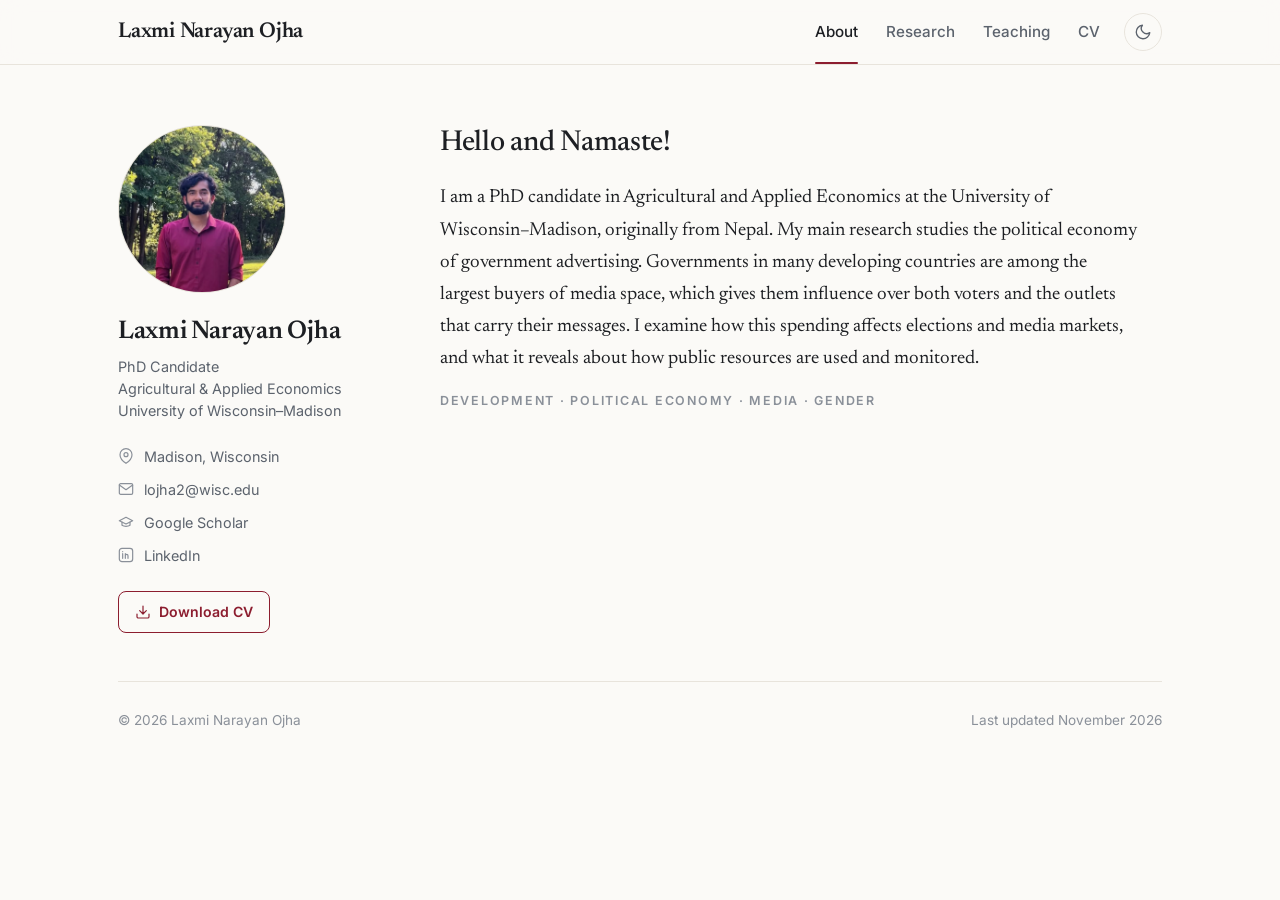
==== index.html @ 129f2728 "Add files via upload" ====
<!DOCTYPE html>
<html lang="en">
<head>
  <meta charset="utf-8">
  <meta name="viewport" content="width=device-width, initial-scale=1">
  <title>Laxmi Narayan Ojha</title>
  <meta name="description" content="Laxmi Narayan Ojha, PhD candidate in Agricultural and Applied Economics at the University of Wisconsin–Madison. Development economics: media markets, political economy, and gender.">
  <link rel="preconnect" href="https://fonts.googleapis.com">
  <link rel="preconnect" href="https://fonts.gstatic.com" crossorigin>
  <link href="https://fonts.googleapis.com/css2?family=Inter:wght@400;500;600;700&family=Newsreader:ital,opsz,wght@0,6..72,400;0,6..72,500;0,6..72,600;1,6..72,400;1,6..72,500&display=swap" rel="stylesheet">
  <link rel="stylesheet" href="style.css">
  <script src="site.js"></script>
</head>
<body>
  <a class="skip" href="#main">Skip to content</a>

  <!-- =============== TOP MENU (the same on every page) =============== -->
  <header class="site-header">
    <div class="header-inner">
      <a class="brand" href="index.html">Laxmi Narayan Ojha</a>
      <nav class="nav" aria-label="Main">
        <a href="index.html" class="active">About</a>
        <a href="research.html">Research</a>
        <a href="teaching.html">Teaching</a>
        <a href="cv.html">CV</a>
        <button class="theme-toggle" type="button" aria-label="Switch between light and dark mode"></button>
      </nav>
    </div>
  </header>

  <div class="layout">

    <!-- =============== LEFT SIDE: photo and contact (the same on every page) ===============
         Photo: put a picture named photo.jpg in this folder and it appears here automatically.
         Until then, the circle shows your initials (the two letters inside <span>). -->
    <aside class="sidebar">
      <div class="avatar" aria-hidden="true">
        <span>LO</span>
        <img src="photo.jpg" alt="" onerror="this.remove()">
      </div>
      <div class="side-id">
        <p class="side-name">Laxmi Narayan Ojha</p>
        <p class="side-title">PhD Candidate<br>Agricultural &amp; Applied Economics<br>University of Wisconsin–Madison</p>
      </div>
      <ul class="meta">
        <li class="i-pin">Madison, Wisconsin</li>
        <li class="i-mail"><a href="mailto:lojha2@wisc.edu">lojha2@wisc.edu</a></li>
        <li class="i-scholar"><a href="#">Google Scholar</a></li>
        <li class="i-linkedin"><a href="https://www.linkedin.com/in/lnojha/" target="_blank" rel="noopener noreferrer">LinkedIn</a></li>
      </ul>
      <div class="side-actions">
        <a class="btn i-download" href="cv.pdf" download>Download CV</a>
      </div>
    </aside>

    <!-- =============== MAIN PART OF THIS PAGE =============== -->
    <main id="main" class="content">
      <h1 class="hero">Hello and Namaste!</h1>

      <!-- Your bio. Each <p> ... </p> is one paragraph. -->
      <div class="prose">
        <p>I am a PhD candidate in Agricultural and Applied Economics at the University of Wisconsin–Madison, 
          originally from Nepal. My main research studies the political economy of government advertising. 
          Governments in many developing countries are among the largest buyers of media space, 
          which gives them influence over both voters and the outlets that carry their messages. 
          I examine how this spending affects elections and media markets, and what it 
          reveals about how public resources are used and monitored.</p>
      </div>

      <!-- Your research fields, shown in small gray letters -->
      <p class="eyebrow fields">Development · Political Economy · Media · Gender</p>

      
    </main>
  </div>

  <footer class="site-footer">
    <div class="footer-inner">
      <span>© 2026 Laxmi Narayan Ojha</span>
      <span>Last updated November 2026</span>
    </div>
  </footer>
</body>
</html>
---- style.css ----
/* ---------- Colors & fonts ---------- */
:root {
  --bg: #fbfaf7;
  --surface: #ffffff;
  --ink: #1d1f23;
  --muted: #5c636d;
  --faint: #8a9099;
  --line: #e8e4dc;
  --accent: #8c1d2f;
  --accent-soft: #f7ecee;
  --tag: #f2efe9;
  --serif: "Newsreader", Georgia, "Times New Roman", serif;
  --sans: "Inter", -apple-system, BlinkMacSystemFont, "Segoe UI", Helvetica, Arial, sans-serif;
  --radius: 12px;
  color-scheme: light;
}

[data-theme="dark"] {
  --bg: #121315;
  --surface: #1a1c1f;
  --ink: #ebe8e3;
  --muted: #a8adb5;
  --faint: #7f858e;
  --line: #2b2e33;
  --accent: #e59aa6;
  --accent-soft: #2a1d20;
  --tag: #202327;
  color-scheme: dark;
}

/* ---------- Base ---------- */
* { box-sizing: border-box; }
html { -webkit-text-size-adjust: 100%; }
body {
  margin: 0;
  background: var(--bg);
  color: var(--ink);
  font-family: var(--sans);
  font-size: 16px;
  line-height: 1.6;
  -webkit-font-smoothing: antialiased;
  transition: background-color .25s, color .25s;
}
a { color: var(--accent); text-decoration: none; }
a:hover { text-decoration: underline; text-underline-offset: 3px; }
:focus-visible { outline: 2px solid var(--accent); outline-offset: 3px; border-radius: 4px; }
::selection { background: var(--accent-soft); }

/* ICONS-START (generated: do not edit by hand) */
/* Put class="i-NAME" on a link or list item to show an icon before it.
   Available: i-pin, i-mail, i-scholar, i-linkedin, i-github, i-download, i-file, i-slides, i-link, i-external */
.i-pin::before,
.i-mail::before,
.i-scholar::before,
.i-linkedin::before,
.i-github::before,
.i-download::before,
.i-file::before,
.i-slides::before,
.i-link::before,
.i-external::before,
.abstract-btn::after,
.more::after,
.theme-toggle::before {
  content: ""; display: inline-block; flex: none; width: 1em; height: 1em;
  background-color: currentColor;
  -webkit-mask: var(--icon) center / contain no-repeat;
  mask: var(--icon) center / contain no-repeat;
}
.i-pin { --icon: url("data:image/svg+xml,%3Csvg xmlns='http://www.w3.org/2000/svg' viewBox='0 0 24 24' fill='none' stroke='black' stroke-width='1.8' stroke-linecap='round' stroke-linejoin='round'%3E%3Cpath d='M21 10c0 7-9 13-9 13s-9-6-9-13a9 9 0 0 1 18 0z'/%3E%3Ccircle cx='12' cy='10' r='3'/%3E%3C/svg%3E"); }
.i-mail { --icon: url("data:image/svg+xml,%3Csvg xmlns='http://www.w3.org/2000/svg' viewBox='0 0 24 24' fill='none' stroke='black' stroke-width='1.8' stroke-linecap='round' stroke-linejoin='round'%3E%3Crect x='2' y='4' width='20' height='16' rx='2'/%3E%3Cpath d='m22 6-10 7L2 6'/%3E%3C/svg%3E"); }
.i-scholar { --icon: url("data:image/svg+xml,%3Csvg xmlns='http://www.w3.org/2000/svg' viewBox='0 0 24 24' fill='none' stroke='black' stroke-width='1.8' stroke-linecap='round' stroke-linejoin='round'%3E%3Cpath d='M22 10 12 5 2 10l10 5 10-5z'/%3E%3Cpath d='M6 12v5c3 2 9 2 12 0v-5'/%3E%3C/svg%3E"); }
.i-linkedin { --icon: url("data:image/svg+xml,%3Csvg xmlns='http://www.w3.org/2000/svg' viewBox='0 0 24 24' fill='none' stroke='black' stroke-width='1.8' stroke-linecap='round' stroke-linejoin='round'%3E%3Crect x='2' y='2' width='20' height='20' rx='4'/%3E%3Cpath d='M7 10v7M7 7v.01M11 17v-4a2 2 0 0 1 4 0v4M11 10v7'/%3E%3C/svg%3E"); }
.i-github { --icon: url("data:image/svg+xml,%3Csvg xmlns='http://www.w3.org/2000/svg' viewBox='0 0 24 24' fill='none' stroke='black' stroke-width='1.8' stroke-linecap='round' stroke-linejoin='round'%3E%3Cpath d='M9 19c-4.3 1.4-4.3-2.5-6-3m12 5v-3.5c0-1 .1-1.4-.5-2 2.8-.3 5.5-1.4 5.5-6a4.6 4.6 0 0 0-1.3-3.2 4.2 4.2 0 0 0-.1-3.2s-1.1-.3-3.5 1.3a12.3 12.3 0 0 0-6.2 0C6.5 2.8 5.4 3.1 5.4 3.1a4.2 4.2 0 0 0-.1 3.2A4.6 4.6 0 0 0 4 9.5c0 4.6 2.7 5.7 5.5 6-.6.6-.6 1.2-.5 2V21'/%3E%3C/svg%3E"); }
.i-download { --icon: url("data:image/svg+xml,%3Csvg xmlns='http://www.w3.org/2000/svg' viewBox='0 0 24 24' fill='none' stroke='black' stroke-width='1.8' stroke-linecap='round' stroke-linejoin='round'%3E%3Cpath d='M21 15v4a2 2 0 0 1-2 2H5a2 2 0 0 1-2-2v-4'/%3E%3Cpath d='m7 10 5 5 5-5M12 15V3'/%3E%3C/svg%3E"); }
.i-file { --icon: url("data:image/svg+xml,%3Csvg xmlns='http://www.w3.org/2000/svg' viewBox='0 0 24 24' fill='none' stroke='black' stroke-width='1.8' stroke-linecap='round' stroke-linejoin='round'%3E%3Cpath d='M14 2H6a2 2 0 0 0-2 2v16a2 2 0 0 0 2 2h12a2 2 0 0 0 2-2V8z'/%3E%3Cpath d='M14 2v6h6M16 13H8M16 17H8'/%3E%3C/svg%3E"); }
.i-slides { --icon: url("data:image/svg+xml,%3Csvg xmlns='http://www.w3.org/2000/svg' viewBox='0 0 24 24' fill='none' stroke='black' stroke-width='1.8' stroke-linecap='round' stroke-linejoin='round'%3E%3Crect x='2' y='3' width='20' height='14' rx='2'/%3E%3Cpath d='M8 21h8M12 17v4'/%3E%3C/svg%3E"); }
.i-link { --icon: url("data:image/svg+xml,%3Csvg xmlns='http://www.w3.org/2000/svg' viewBox='0 0 24 24' fill='none' stroke='black' stroke-width='1.8' stroke-linecap='round' stroke-linejoin='round'%3E%3Cpath d='M10 13a5 5 0 0 0 7.5.5l3-3a5 5 0 0 0-7-7l-1.7 1.7'/%3E%3Cpath d='M14 11a5 5 0 0 0-7.5-.5l-3 3a5 5 0 0 0 7 7l1.7-1.7'/%3E%3C/svg%3E"); }
.i-external { --icon: url("data:image/svg+xml,%3Csvg xmlns='http://www.w3.org/2000/svg' viewBox='0 0 24 24' fill='none' stroke='black' stroke-width='1.8' stroke-linecap='round' stroke-linejoin='round'%3E%3Cpath d='M18 13v6a2 2 0 0 1-2 2H5a2 2 0 0 1-2-2V8a2 2 0 0 1 2-2h6M15 3h6v6M10 14 21 3'/%3E%3C/svg%3E"); }
.abstract-btn { --icon: url("data:image/svg+xml,%3Csvg xmlns='http://www.w3.org/2000/svg' viewBox='0 0 24 24' fill='none' stroke='black' stroke-width='1.8' stroke-linecap='round' stroke-linejoin='round'%3E%3Cpath d='m6 9 6 6 6-6'/%3E%3C/svg%3E"); }
.more { --icon: url("data:image/svg+xml,%3Csvg xmlns='http://www.w3.org/2000/svg' viewBox='0 0 24 24' fill='none' stroke='black' stroke-width='1.8' stroke-linecap='round' stroke-linejoin='round'%3E%3Cpath d='M5 12h14M13 6l6 6-6 6'/%3E%3C/svg%3E"); }
.theme-toggle { --icon: url("data:image/svg+xml,%3Csvg xmlns='http://www.w3.org/2000/svg' viewBox='0 0 24 24' fill='none' stroke='black' stroke-width='1.8' stroke-linecap='round' stroke-linejoin='round'%3E%3Cpath d='M21 12.79A9 9 0 1 1 11.21 3 7 7 0 0 0 21 12.79z'/%3E%3C/svg%3E"); }
[data-theme="dark"] .theme-toggle { --icon: url("data:image/svg+xml,%3Csvg xmlns='http://www.w3.org/2000/svg' viewBox='0 0 24 24' fill='none' stroke='black' stroke-width='1.8' stroke-linecap='round' stroke-linejoin='round'%3E%3Ccircle cx='12' cy='12' r='4'/%3E%3Cpath d='M12 2v2M12 20v2M4.93 4.93l1.41 1.41M17.66 17.66l1.41 1.41M2 12h2M20 12h2M4.93 19.07l1.41-1.41M17.66 6.34l1.41-1.41'/%3E%3C/svg%3E"); }
/* ICONS-END */

.skip {
  position: absolute; left: -999px; top: 8px;
  background: var(--accent); color: #fff; padding: 8px 14px; border-radius: 8px; z-index: 100;
}
.skip:focus { left: 12px; }

/* ---------- Header ---------- */
.site-header {
  position: sticky; top: 0; z-index: 10;
  border-bottom: 1px solid var(--line);
  background: color-mix(in srgb, var(--bg) 86%, transparent);
  -webkit-backdrop-filter: saturate(1.4) blur(12px);
  backdrop-filter: saturate(1.4) blur(12px);
}
.header-inner {
  max-width: 1100px; margin: 0 auto; padding: 0 28px; height: 64px;
  display: flex; align-items: center; justify-content: space-between; gap: 24px;
}
.brand {
  font-family: var(--serif); font-size: 1.35rem; font-weight: 600;
  color: var(--ink); letter-spacing: -.01em; white-space: nowrap;
}
.brand:hover { text-decoration: none; color: var(--accent); }
.nav { display: flex; align-items: center; gap: 4px; }
.nav a {
  position: relative; color: var(--muted); font-size: .95rem; font-weight: 500;
  padding: 8px 12px; border-radius: 8px; transition: color .15s, background-color .15s;
}
.nav a:hover { color: var(--ink); background: var(--tag); text-decoration: none; }
.nav a.active { color: var(--ink); }
.nav a.active::after {
  content: ""; position: absolute; left: 12px; right: 12px; bottom: -12px;
  height: 2px; border-radius: 2px; background: var(--accent);
}
.theme-toggle {
  margin-left: 8px; width: 38px; height: 38px; border-radius: 50%;
  border: 1px solid var(--line); background: transparent; color: var(--muted);
  display: grid; place-items: center; cursor: pointer; transition: color .15s, background-color .15s;
}
.theme-toggle:hover { color: var(--ink); background: var(--tag); }
.theme-toggle::before { width: 18px; height: 18px; }

/* ---------- Page layout ---------- */
.layout {
  max-width: 1100px; margin: 0 auto; padding: 60px 28px 48px;
  display: grid; grid-template-columns: 250px minmax(0, 1fr); gap: 72px;
}

/* ---------- Sidebar ---------- */
.sidebar { position: sticky; top: 116px; align-self: start; }
.avatar {
  position: relative; width: 168px; height: 168px; border-radius: 50%; margin-bottom: 24px;
  display: grid; place-items: center;
  background: var(--tag); border: 1px solid var(--line);
  color: var(--muted); font-family: var(--serif); font-size: 3.2rem; font-weight: 500; letter-spacing: .02em;
}
.avatar img {
  position: absolute; inset: 0; width: 100%; height: 100%;
  object-fit: cover; border-radius: 50%;
}
.side-name {
  font-family: var(--serif); font-size: 1.6rem; font-weight: 600; line-height: 1.2;
  letter-spacing: -.01em; margin: 0 0 8px;
}
.side-title { color: var(--muted); font-size: .9rem; line-height: 1.55; margin: 0 0 22px; }
.meta { list-style: none; padding: 0; margin: 0 0 24px; display: grid; gap: 10px; font-size: .9rem; color: var(--muted); }
.meta li { display: flex; align-items: center; gap: 10px; min-width: 0; }
.meta li::before { width: 16px; height: 16px; background-color: var(--faint); }
.meta a { color: var(--muted); overflow-wrap: anywhere; }
.meta a:hover { color: var(--accent); }

/* ---------- Buttons ---------- */
.btn {
  display: inline-flex; align-items: center; gap: 8px;
  font-family: var(--sans); font-size: .88rem; font-weight: 600;
  padding: 9px 16px; border-radius: 8px; border: 1px solid var(--accent);
  background: transparent; color: var(--accent); transition: background-color .15s;
}
.btn:hover { text-decoration: none; background: var(--accent-soft); }
.btn::before { width: 16px; height: 16px; }
.btn-ghost { background: transparent; color: var(--ink); border-color: var(--line); }
[data-theme="dark"] .btn-ghost { color: var(--ink); }
.btn-ghost:hover { border-color: var(--accent); color: var(--accent); filter: none; }

/* ---------- Main content ---------- */
.content { min-width: 0; max-width: 700px; }
.page-title {
  font-family: var(--serif); font-weight: 500; font-size: 2.75rem; line-height: 1.1;
  letter-spacing: -.02em; margin: 0 0 14px;
}
.lede { font-size: 1rem; color: var(--muted); margin: 0; }
.eyebrow {
  font-size: .78rem; font-weight: 600; letter-spacing: .14em; text-transform: uppercase;
  color: var(--faint); margin: 0 0 16px;
}
.hero {
  font-family: var(--serif); font-weight: 500; font-size: clamp(1.45rem, 2.6vw, 1.8rem);
  line-height: 1.3; letter-spacing: -.01em; margin: 0 0 20px;
}
.hero em { color: inherit; font-style: normal; }
.eyebrow.fields { margin: 4px 0 0; }
.prose p { font-family: var(--serif); font-size: 1.18rem; line-height: 1.7; margin: 0 0 16px; }

.section { margin-top: 56px; }
.section-label {
  display: flex; align-items: center; gap: 14px;
  font-family: var(--sans); font-size: .76rem; font-weight: 600; letter-spacing: .14em;
  text-transform: uppercase; color: var(--faint); margin: 0 0 8px;
}
.section-label::after { content: ""; flex: 1; height: 1px; background: var(--line); }

.tags { display: flex; flex-wrap: wrap; gap: 8px; list-style: none; padding: 0; margin: 26px 0 0; }
.tags li {
  font-size: .84rem; font-weight: 500; padding: 6px 14px; border-radius: 999px;
  background: transparent; border: 1px solid var(--line); color: var(--ink);
}

/* ---------- News ---------- */
.news { list-style: none; margin: 0; padding: 0; }
.news li {
  display: grid; grid-template-columns: 104px 1fr; gap: 16px;
  padding: 14px 0; border-bottom: 1px solid var(--line);
}
.news li:last-child { border-bottom: 0; }
.news time { font-size: .84rem; font-weight: 600; color: var(--faint); padding-top: 2px; font-variant-numeric: tabular-nums; }

/* ---------- Papers ---------- */
.paper { padding: 24px 0; border-bottom: 1px solid var(--line); }
.paper:last-child { border-bottom: 0; }
.paper-title {
  font-family: var(--serif); font-size: 1.3rem; font-weight: 500; line-height: 1.35;
  letter-spacing: -.005em; margin: 0 0 6px;
}
.paper-title a { color: var(--ink); transition: color .15s; }
.paper-title a:hover { color: var(--accent); text-decoration: none; }
.paper-meta { font-size: .9rem; color: var(--muted); margin: 0; }
.paper-meta .status { font-style: italic; }
.paper-summary { font-family: var(--serif); font-size: 1.08rem; line-height: 1.6; color: var(--muted); margin: 8px 0 0; }
.paper-meta i { font-style: italic; }
.paper-links { display: flex; flex-wrap: wrap; gap: 8px; margin-top: 14px; }
.chip {
  display: inline-flex; align-items: center; gap: 6px;
  font-family: var(--sans); font-size: .8rem; font-weight: 600; line-height: 1;
  padding: 7px 13px; border-radius: 999px; border: 1px solid var(--line);
  background: transparent; color: var(--muted); cursor: pointer; transition: color .15s, border-color .15s;
}
.chip:hover { border-color: var(--accent); color: var(--accent); text-decoration: none; }
.chip::before { width: 14px; height: 14px; }
.abstract-btn::after { width: 14px; height: 14px; transition: transform .2s; }
.chip[aria-expanded="true"] { color: var(--accent); border-color: var(--accent); }
.chip[aria-expanded="true"]::after { transform: rotate(180deg); }
.abstract { display: none; }
.abstract.open {
  display: block;
  font-family: var(--serif); font-size: 1.06rem; line-height: 1.65;
  margin-top: 14px; padding: 18px 22px; border-radius: var(--radius);
  background: var(--surface); border: 1px solid var(--line);
}
.abstract p { margin: 0; }

.featured {
  position: relative; margin-top: 18px; padding: 30px 32px; border-radius: 16px;
  background: var(--surface); border: 1px solid var(--line);
}
.featured .paper-title { font-size: 1.55rem; }
.badge {
  display: inline-block; margin-bottom: 14px; padding: 4px 11px; border-radius: 999px;
  font-size: .7rem; font-weight: 700; letter-spacing: .12em; text-transform: uppercase;
  color: var(--muted); background: var(--tag);
}
.more { display: inline-flex; align-items: center; gap: 6px; margin-top: 16px; font-size: .9rem; font-weight: 600; }
.more::after { width: 16px; height: 16px; transition: transform .15s; }
.more:hover { text-decoration: none; }
.more:hover::after { transform: translateX(3px); }

/* ---------- Teaching ---------- */
.course {
  display: grid; grid-template-columns: 1fr auto; gap: 4px 20px;
  padding: 20px 0; border-bottom: 1px solid var(--line);
}
.course:last-child { border-bottom: 0; }
.course h3 { font-family: var(--serif); font-size: 1.22rem; font-weight: 500; line-height: 1.35; margin: 0; }
.course .when { font-size: .84rem; font-weight: 600; color: var(--faint); white-space: nowrap; padding-top: 4px; }
.course p { grid-column: 1 / -1; margin: 0; font-size: .92rem; color: var(--muted); }

/* ---------- CV ---------- */
.cv-actions { display: flex; flex-wrap: wrap; gap: 10px; margin: 26px 0 26px; }
.cv-frame {
  display: block; width: 100%; height: 82vh; min-height: 560px;
  border: 1px solid var(--line); border-radius: var(--radius); background: var(--surface);
}

/* ---------- Footer ---------- */
.site-footer {
  max-width: 1100px; margin: 0 auto; padding: 0 28px 48px;
  color: var(--faint); font-size: .85rem;
}
.footer-inner { display: flex; flex-wrap: wrap; justify-content: space-between; gap: 8px 24px; padding-top: 28px; border-top: 1px solid var(--line); }

/* ---------- Tablet & phone ---------- */
@media (max-width: 880px) {
  .layout { grid-template-columns: 1fr; gap: 40px; padding-top: 32px; }
  .sidebar {
    position: static; display: grid; grid-template-columns: auto 1fr; align-items: center;
    gap: 0 22px; padding-bottom: 30px; border-bottom: 1px solid var(--line);
  }
  .avatar { width: 104px; height: 104px; font-size: 2.1rem; margin: 0; }
  .side-title { margin-bottom: 0; }
  .meta { grid-column: 1 / -1; margin: 24px 0 20px; grid-template-columns: repeat(auto-fit, minmax(200px, 1fr)); }
  .side-actions { grid-column: 1 / -1; }
  .content { max-width: none; }
}
@media (max-width: 600px) {
  .header-inner { padding: 0 14px; height: 56px; }
  .brand { display: none; }
  .nav { width: 100%; justify-content: space-between; gap: 0; }
  .nav a { padding: 8px 10px; }
  .nav a.active::after { bottom: -9px; }
  .layout { padding: 24px 18px 40px; }
  .site-footer { padding: 0 18px 40px; }
  .page-title { font-size: 2.2rem; }
  .featured { padding: 24px 22px; }
  .featured .paper-title { font-size: 1.35rem; }
  .news li { grid-template-columns: 1fr; gap: 2px; }
  .course { grid-template-columns: 1fr; }
  .course .when { padding-top: 0; }
}
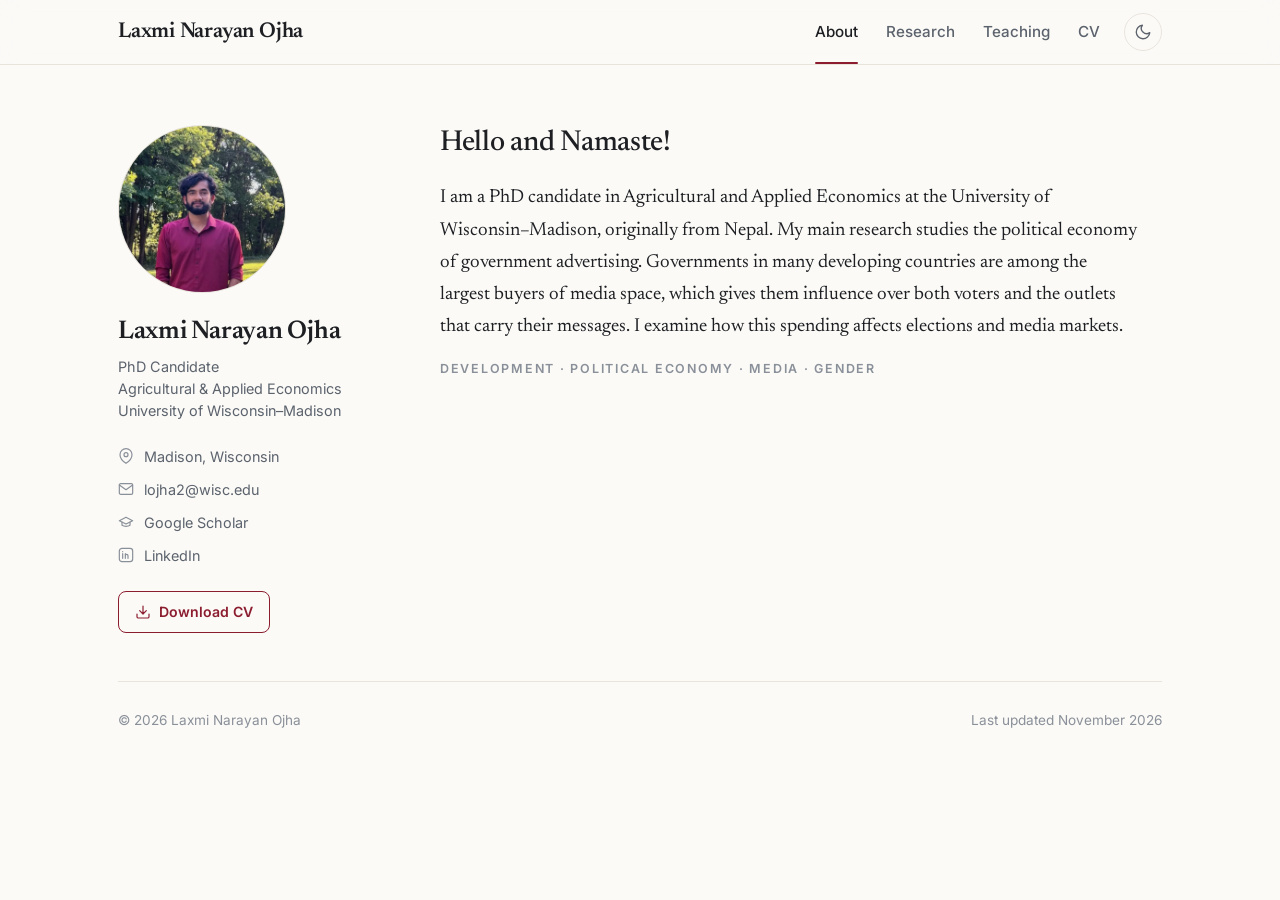
==== commit ed4c84b7: "Update index.html" ====
--- a/index.html
+++ b/index.html
@@ -63,8 +63,7 @@
           originally from Nepal. My main research studies the political economy of government advertising. 
           Governments in many developing countries are among the largest buyers of media space, 
           which gives them influence over both voters and the outlets that carry their messages. 
-          I examine how this spending affects elections and media markets, and what it 
-          reveals about how public resources are used and monitored.</p>
+          I examine how this spending affects elections and media markets.</p>
       </div>
 
       <!-- Your research fields, shown in small gray letters -->
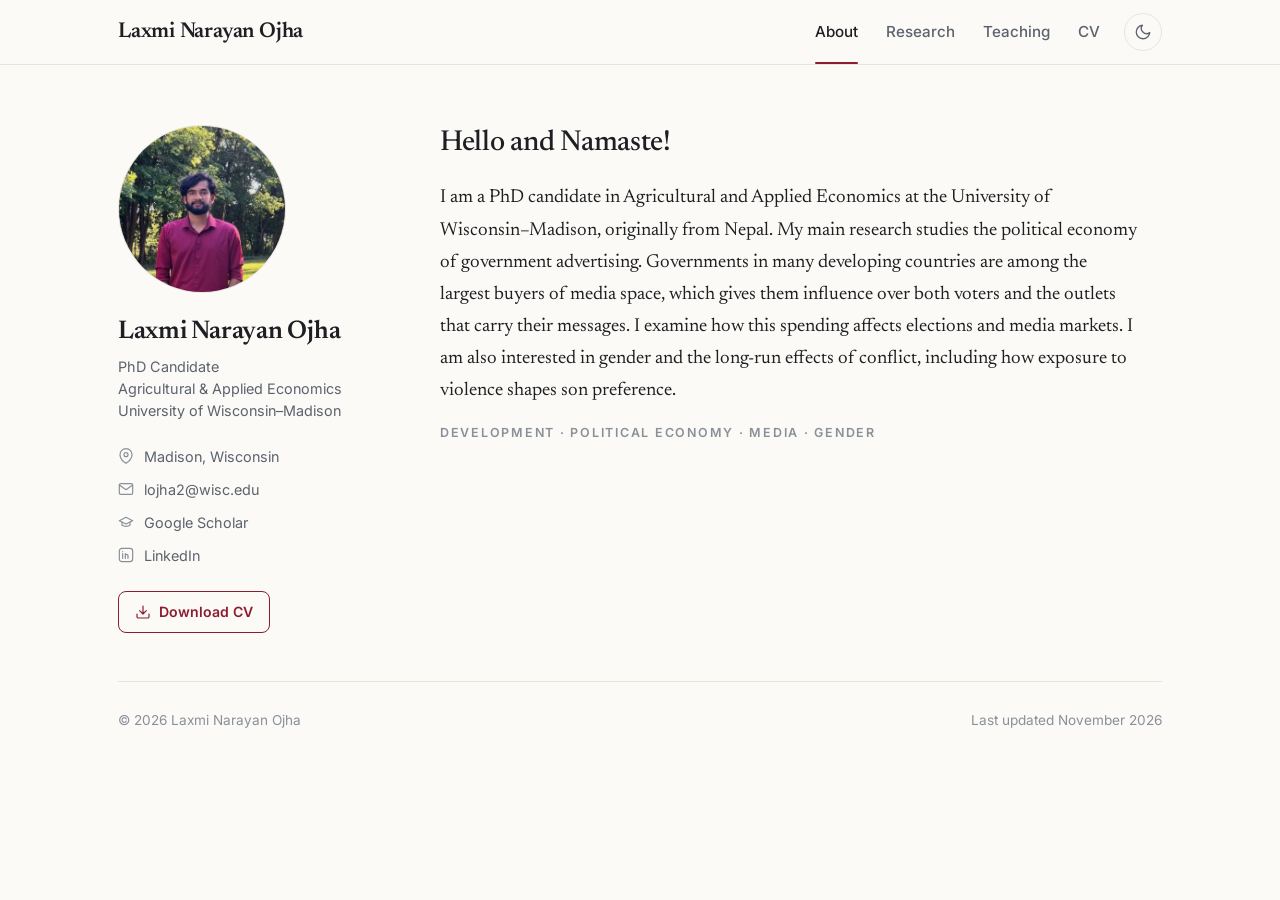
==== commit 4394e3c7: "Update index.html" ====
--- a/index.html
+++ b/index.html
@@ -63,7 +63,8 @@
           originally from Nepal. My main research studies the political economy of government advertising. 
           Governments in many developing countries are among the largest buyers of media space, 
           which gives them influence over both voters and the outlets that carry their messages. 
-          I examine how this spending affects elections and media markets.</p>
+          I examine how this spending affects elections and media markets. 
+          I am also interested in gender and the long-run effects of conflict, including how exposure to violence shapes son preference. </p>
       </div>
 
       <!-- Your research fields, shown in small gray letters -->
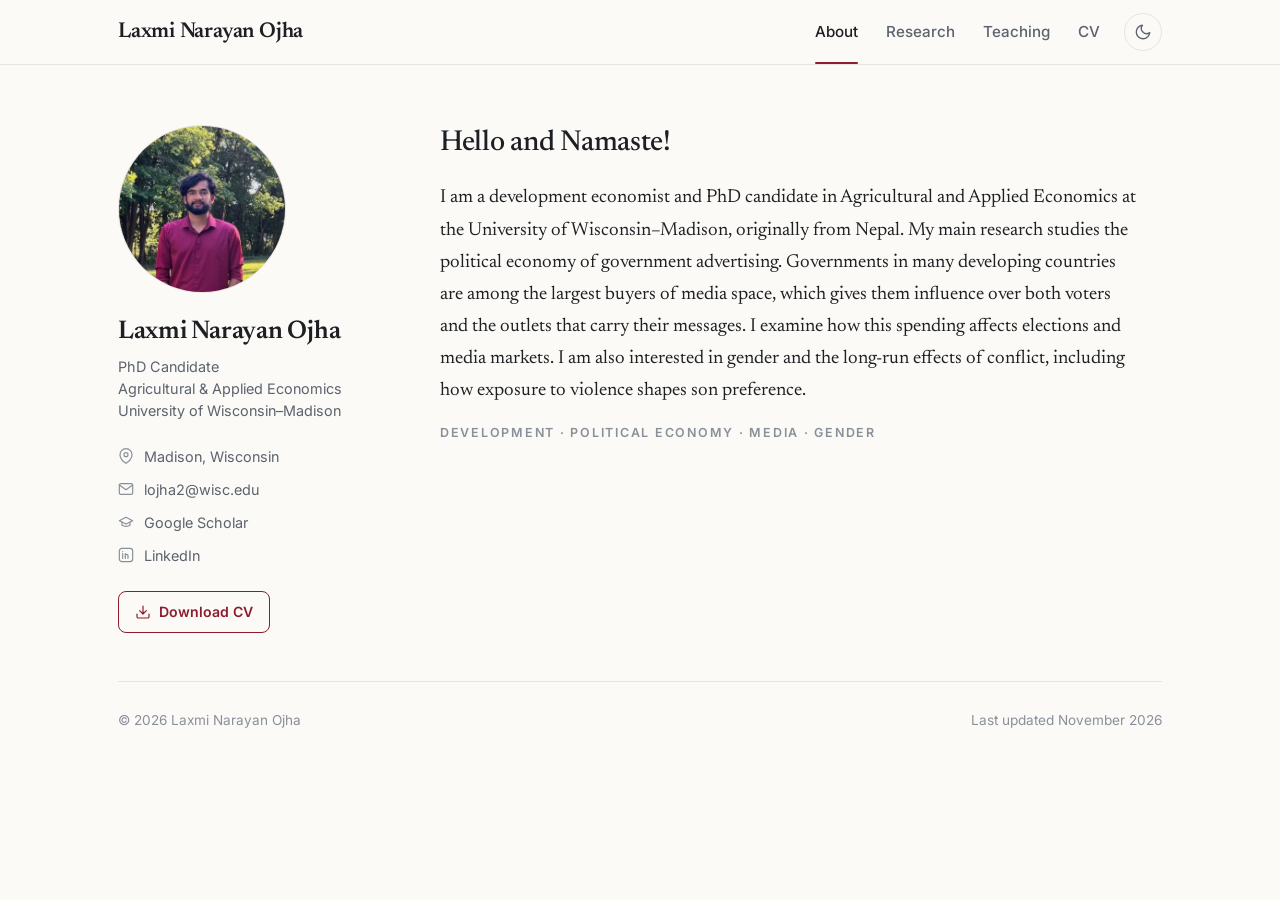
==== commit 08ea9077: "Update index.html" ====
--- a/index.html
+++ b/index.html
@@ -59,7 +59,7 @@
 
       <!-- Your bio. Each <p> ... </p> is one paragraph. -->
       <div class="prose">
-        <p>I am a PhD candidate in Agricultural and Applied Economics at the University of Wisconsin–Madison, 
+        <p>I am a development economist and PhD candidate in Agricultural and Applied Economics at the University of Wisconsin–Madison, 
           originally from Nepal. My main research studies the political economy of government advertising. 
           Governments in many developing countries are among the largest buyers of media space, 
           which gives them influence over both voters and the outlets that carry their messages. 
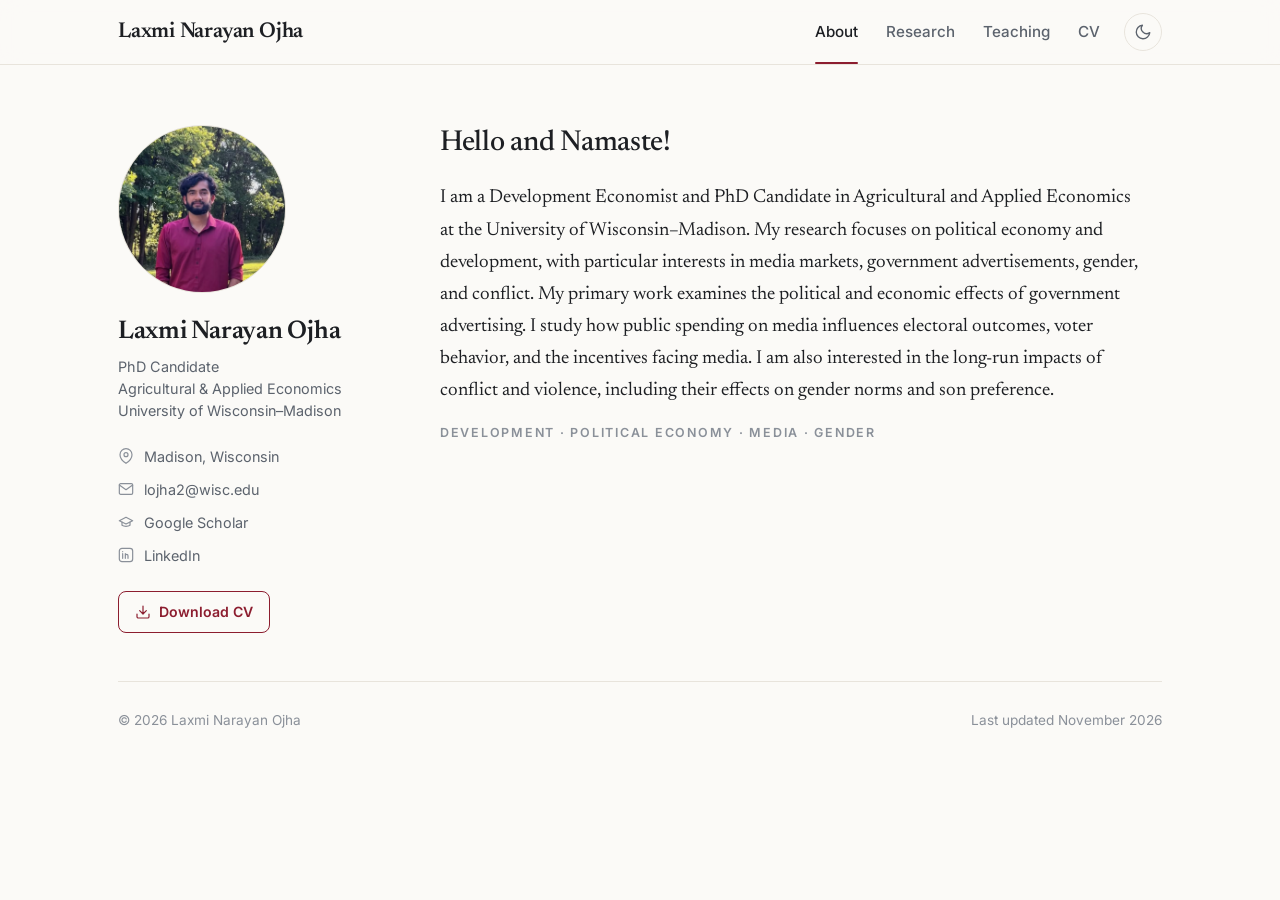
==== commit 904f6dac: "Update index.html" ====
--- a/index.html
+++ b/index.html
@@ -59,12 +59,11 @@
 
       <!-- Your bio. Each <p> ... </p> is one paragraph. -->
       <div class="prose">
-        <p>I am a development economist and PhD candidate in Agricultural and Applied Economics at the University of Wisconsin–Madison, 
-          originally from Nepal. My main research studies the political economy of government advertising. 
-          Governments in many developing countries are among the largest buyers of media space, 
-          which gives them influence over both voters and the outlets that carry their messages. 
-          I examine how this spending affects elections and media markets. 
-          I am also interested in gender and the long-run effects of conflict, including how exposure to violence shapes son preference. </p>
+        <p>I am a Development Economist and PhD Candidate in Agricultural and Applied Economics at the University of Wisconsin–Madison.
+          My research focuses on political economy and development, with particular interests in media markets, government advertisements,
+          gender, and conflict. My primary work examines the political and economic effects of government advertising.
+          I study how public spending on media influences electoral outcomes, voter behavior, and the incentives facing media.
+          I am also interested in the long-run impacts of conflict and violence, including their effects on gender norms and son preference.
       </div>
 
       <!-- Your research fields, shown in small gray letters -->
